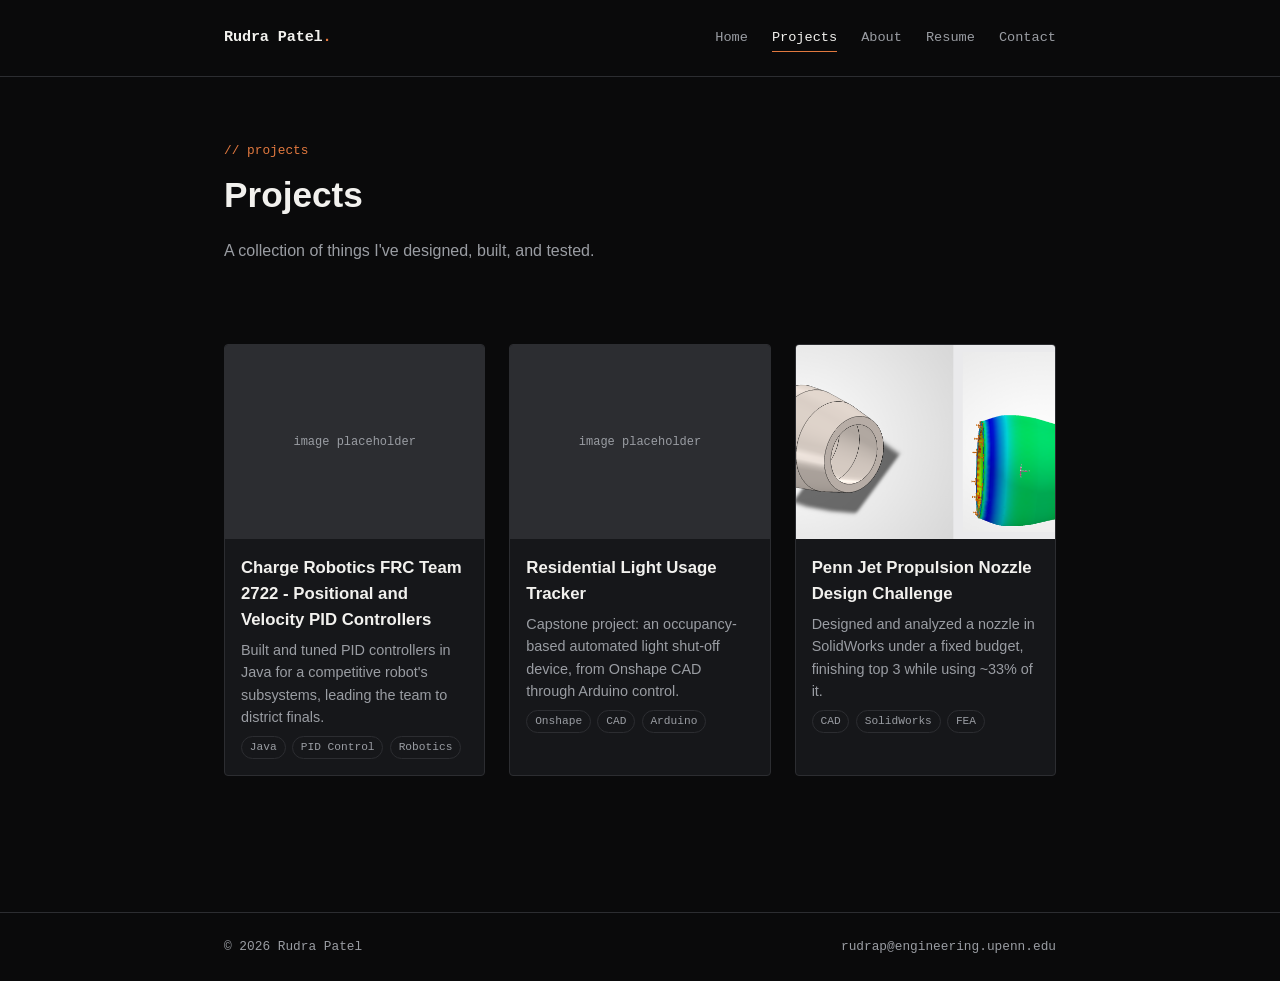
==== projects/index.html @ f5737315 "Build initial portfolio site with dark theme and real content Scaffold plain HTML/CSS/JS site: home," ====
<!DOCTYPE html>
<html lang="en">
<head>
  <meta charset="UTF-8" />
  <meta name="viewport" content="width=device-width, initial-scale=1.0" />
  <title>Projects - Rudra Patel</title>
  <link rel="stylesheet" href="../css/style.css" />
</head>
<body>
  <header class="site-header">
    <div class="container">
      <a class="site-title" href="../index.html">Rudra Patel<span class="dot">.</span></a>
      <nav class="site-nav">
        <a href="../index.html">Home</a>
        <a href="index.html">Projects</a>
        <a href="../about.html">About</a>
        <a href="../resume.html">Resume</a>
        <a href="../contact.html">Contact</a>
      </nav>
    </div>
  </header>

  <main>
    <div class="page-header container">
      <span class="label">// projects</span>
      <h1>Projects</h1>
      <p>A collection of things I've designed, built, and tested.</p>
    </div>

    <section>
      <div class="container">
        <!--
          Each project gets a card here linking to its own page.
          Duplicate project-template.html for a new project, then
          add a matching card below.
        -->
        <div class="project-grid">
          <a class="project-card" href="pid-controllers.html">
            <div class="thumb">image placeholder</div>
            <div class="card-body">
              <h3>Charge Robotics FRC Team 2722 - Positional and Velocity PID Controllers</h3>
              <p>
                Built and tuned PID controllers in Java for a competitive
                robot's subsystems, leading the team to district finals.
              </p>
              <ul class="tag-list">
                <li>Java</li>
                <li>PID Control</li>
                <li>Robotics</li>
              </ul>
            </div>
          </a>

          <a class="project-card" href="residential-light-usage-tracker.html">
            <div class="thumb">image placeholder</div>
            <div class="card-body">
              <h3>Residential Light Usage Tracker</h3>
              <p>
                Capstone project: an occupancy-based automated light shut-off
                device, from Onshape CAD through Arduino control.
              </p>
              <ul class="tag-list">
                <li>Onshape</li>
                <li>CAD</li>
                <li>Arduino</li>
              </ul>
            </div>
          </a>

          <a class="project-card" href="nozzle-design-challenge.html">
            <div class="thumb"><img src="../assets/images/nozzle-collage.png" alt="Nozzle CAD render next to its stress analysis" /></div>
            <div class="card-body">
              <h3>Penn Jet Propulsion Nozzle Design Challenge</h3>
              <p>
                Designed and analyzed a nozzle in SolidWorks under a fixed
                budget, finishing top 3 while using ~33% of it.
              </p>
              <ul class="tag-list">
                <li>CAD</li>
                <li>SolidWorks</li>
                <li>FEA</li>
              </ul>
            </div>
          </a>
        </div>
      </div>
    </section>
  </main>

  <footer class="site-footer">
    <div class="container">
      <span>&copy; 2026 Rudra Patel</span>
      <span>
        <a class="email-link" data-email="cnVkcmFwQGVuZ2luZWVyaW5nLnVwZW5uLmVkdQ==" href="#">Email</a>
      </span>
    </div>
  </footer>

  <script src="../js/main.js"></script>
</body>
</html>
---- css/style.css ----
/* ---------------------------------------------------------
   Design tokens
--------------------------------------------------------- */
:root {
  --color-bg: #0a0a0b;
  --color-surface: #16171a;
  --color-text: #f2f1ee;
  --color-muted: #9a9da3;
  --color-border: #2c2d31;
  --color-accent: #e2793f;

  --font-mono: ui-monospace, "SFMono-Regular", "JetBrains Mono", Menlo,
    Consolas, "Liberation Mono", monospace;
  --font-sans: -apple-system, BlinkMacSystemFont, "Segoe UI", Roboto,
    Helvetica, Arial, sans-serif;

  --space-1: 0.5rem;
  --space-2: 1rem;
  --space-3: 1.5rem;
  --space-4: 2.5rem;
  --space-5: 4rem;
  --space-6: 6rem;

  --max-width: 960px;
}

/* ---------------------------------------------------------
   Reset
--------------------------------------------------------- */
* {
  box-sizing: border-box;
}

html {
  -webkit-text-size-adjust: 100%;
}

body {
  margin: 0;
  background: var(--color-bg);
  color: var(--color-text);
  font-family: var(--font-sans);
  font-size: 16px;
  line-height: 1.55;
}

img {
  max-width: 100%;
  display: block;
}

a {
  color: inherit;
}

ul,
ol {
  padding-left: 1.2em;
}

/* ---------------------------------------------------------
   Layout
--------------------------------------------------------- */
.container {
  max-width: var(--max-width);
  margin: 0 auto;
  padding: 0 clamp(1.5rem, 6vw, 4rem);
}

/* ---------------------------------------------------------
   Header / nav
--------------------------------------------------------- */
.site-header {
  border-bottom: 1px solid var(--color-border);
  padding: var(--space-3) 0;
}

.site-header .container {
  display: flex;
  align-items: center;
  justify-content: space-between;
  gap: var(--space-2);
}

.site-title {
  font-family: var(--font-mono);
  font-size: 0.95rem;
  font-weight: 600;
  text-decoration: none;
  letter-spacing: -0.01em;
}

.site-title .dot {
  color: var(--color-accent);
}

.site-nav {
  display: flex;
  gap: var(--space-3);
  flex-wrap: wrap;
}

.site-nav a {
  font-family: var(--font-mono);
  font-size: 0.85rem;
  text-decoration: none;
  color: var(--color-muted);
  padding: 0.2em 0;
  border-bottom: 1px solid transparent;
}

.site-nav a:hover,
.site-nav a[aria-current="page"] {
  color: var(--color-text);
  border-bottom-color: var(--color-accent);
}

/* ---------------------------------------------------------
   Footer
--------------------------------------------------------- */
.site-footer {
  border-top: 1px solid var(--color-border);
  margin-top: var(--space-6);
  padding: var(--space-3) 0;
}

.site-footer .container {
  display: flex;
  flex-wrap: wrap;
  gap: var(--space-2) var(--space-3);
  justify-content: space-between;
  font-family: var(--font-mono);
  font-size: 0.8rem;
  color: var(--color-muted);
}

.site-footer a {
  text-decoration: none;
  color: var(--color-muted);
}

.site-footer a:hover {
  color: var(--color-text);
}

/* ---------------------------------------------------------
   Section label ("// 01 heading" motif)
--------------------------------------------------------- */
.label {
  display: block;
  font-family: var(--font-mono);
  font-size: 0.8rem;
  color: var(--color-accent);
  margin-bottom: var(--space-1);
}

/* ---------------------------------------------------------
   Hero
--------------------------------------------------------- */
.hero {
  padding: var(--space-6) 0 var(--space-5);
}

.hero h1 {
  font-size: clamp(1.8rem, 4vw, 2.6rem);
  line-height: 1.15;
  margin: 0 0 var(--space-2);
  max-width: 22ch;
}

.hero p {
  max-width: 55ch;
  color: var(--color-muted);
  font-size: 1.05rem;
}

/* ---------------------------------------------------------
   Generic page sections
--------------------------------------------------------- */
.page-header {
  padding-top: var(--space-5);
  padding-bottom: var(--space-3);
}

.page-header h1 {
  font-size: clamp(1.6rem, 3.5vw, 2.2rem);
  margin: 0 0 var(--space-1);
}

.page-header p {
  color: var(--color-muted);
  max-width: 60ch;
}

section {
  padding: var(--space-4) 0;
}

section + section {
  border-top: 1px solid var(--color-border);
}

h2 {
  font-size: 1.3rem;
  margin: 0 0 var(--space-2);
}

/* ---------------------------------------------------------
   Project grid / cards
--------------------------------------------------------- */
.project-grid {
  display: grid;
  grid-template-columns: repeat(auto-fill, minmax(260px, 1fr));
  gap: var(--space-3);
}

.project-card {
  display: block;
  text-decoration: none;
  color: inherit;
  border: 1px solid var(--color-border);
  background: var(--color-surface);
  border-radius: 4px;
  overflow: hidden;
  transition: border-color 0.15s ease, transform 0.15s ease;
}

.project-card:hover {
  border-color: var(--color-accent);
  transform: translateY(-2px);
}

.project-card .thumb {
  aspect-ratio: 4 / 3;
  background: var(--color-border);
  display: flex;
  align-items: center;
  justify-content: center;
  font-family: var(--font-mono);
  font-size: 0.75rem;
  color: var(--color-muted);
  overflow: hidden;
}

.project-card .thumb img {
  width: 100%;
  height: 100%;
  object-fit: cover;
}

.project-hero-image {
  display: block;
  width: 100%;
  border: 1px solid var(--color-border);
  border-radius: 4px;
  margin-top: var(--space-3);
}

.project-body-image {
  display: block;
  max-width: 420px;
  width: 100%;
  border: 1px solid var(--color-border);
  border-radius: 4px;
  margin-top: var(--space-2);
}

.image-caption {
  font-family: var(--font-mono);
  font-size: 0.75rem;
  color: var(--color-muted);
  margin-top: var(--space-1);
}

.project-card .card-body {
  padding: var(--space-2);
}

.project-card h3 {
  font-size: 1.05rem;
  margin: 0 0 0.35em;
}

.project-card p {
  margin: 0;
  font-size: 0.9rem;
  color: var(--color-muted);
}

.tag-list {
  list-style: none;
  padding: 0;
  margin: var(--space-1) 0 0;
  display: flex;
  flex-wrap: wrap;
  gap: 0.4em;
}

.tag-list li {
  font-family: var(--font-mono);
  font-size: 0.7rem;
  color: var(--color-muted);
  border: 1px solid var(--color-border);
  border-radius: 999px;
  padding: 0.15em 0.7em;
}

/* ---------------------------------------------------------
   Buttons / links
--------------------------------------------------------- */
.btn {
  display: inline-block;
  font-family: var(--font-mono);
  font-size: 0.85rem;
  text-decoration: none;
  color: var(--color-text);
  border: 1px solid var(--color-border);
  border-radius: 4px;
  padding: 0.6em 1.1em;
  margin-top: var(--space-2);
}

.btn:hover {
  border-color: var(--color-accent);
  color: var(--color-accent);
}

/* ---------------------------------------------------------
   Contact / list details
--------------------------------------------------------- */
.detail-list {
  list-style: none;
  padding: 0;
  margin: 0;
  display: grid;
  gap: var(--space-1);
  font-family: var(--font-mono);
  font-size: 0.95rem;
}

.detail-list dt {
  color: var(--color-muted);
  font-size: 0.8rem;
}

.icon-link {
  display: inline-flex;
  align-items: center;
  gap: 0.5em;
}

.icon-link .icon {
  width: 1em;
  height: 1em;
  flex-shrink: 0;
}

/* ---------------------------------------------------------
   Utility
--------------------------------------------------------- */
.muted {
  color: var(--color-muted);
}

.mono {
  font-family: var(--font-mono);
}
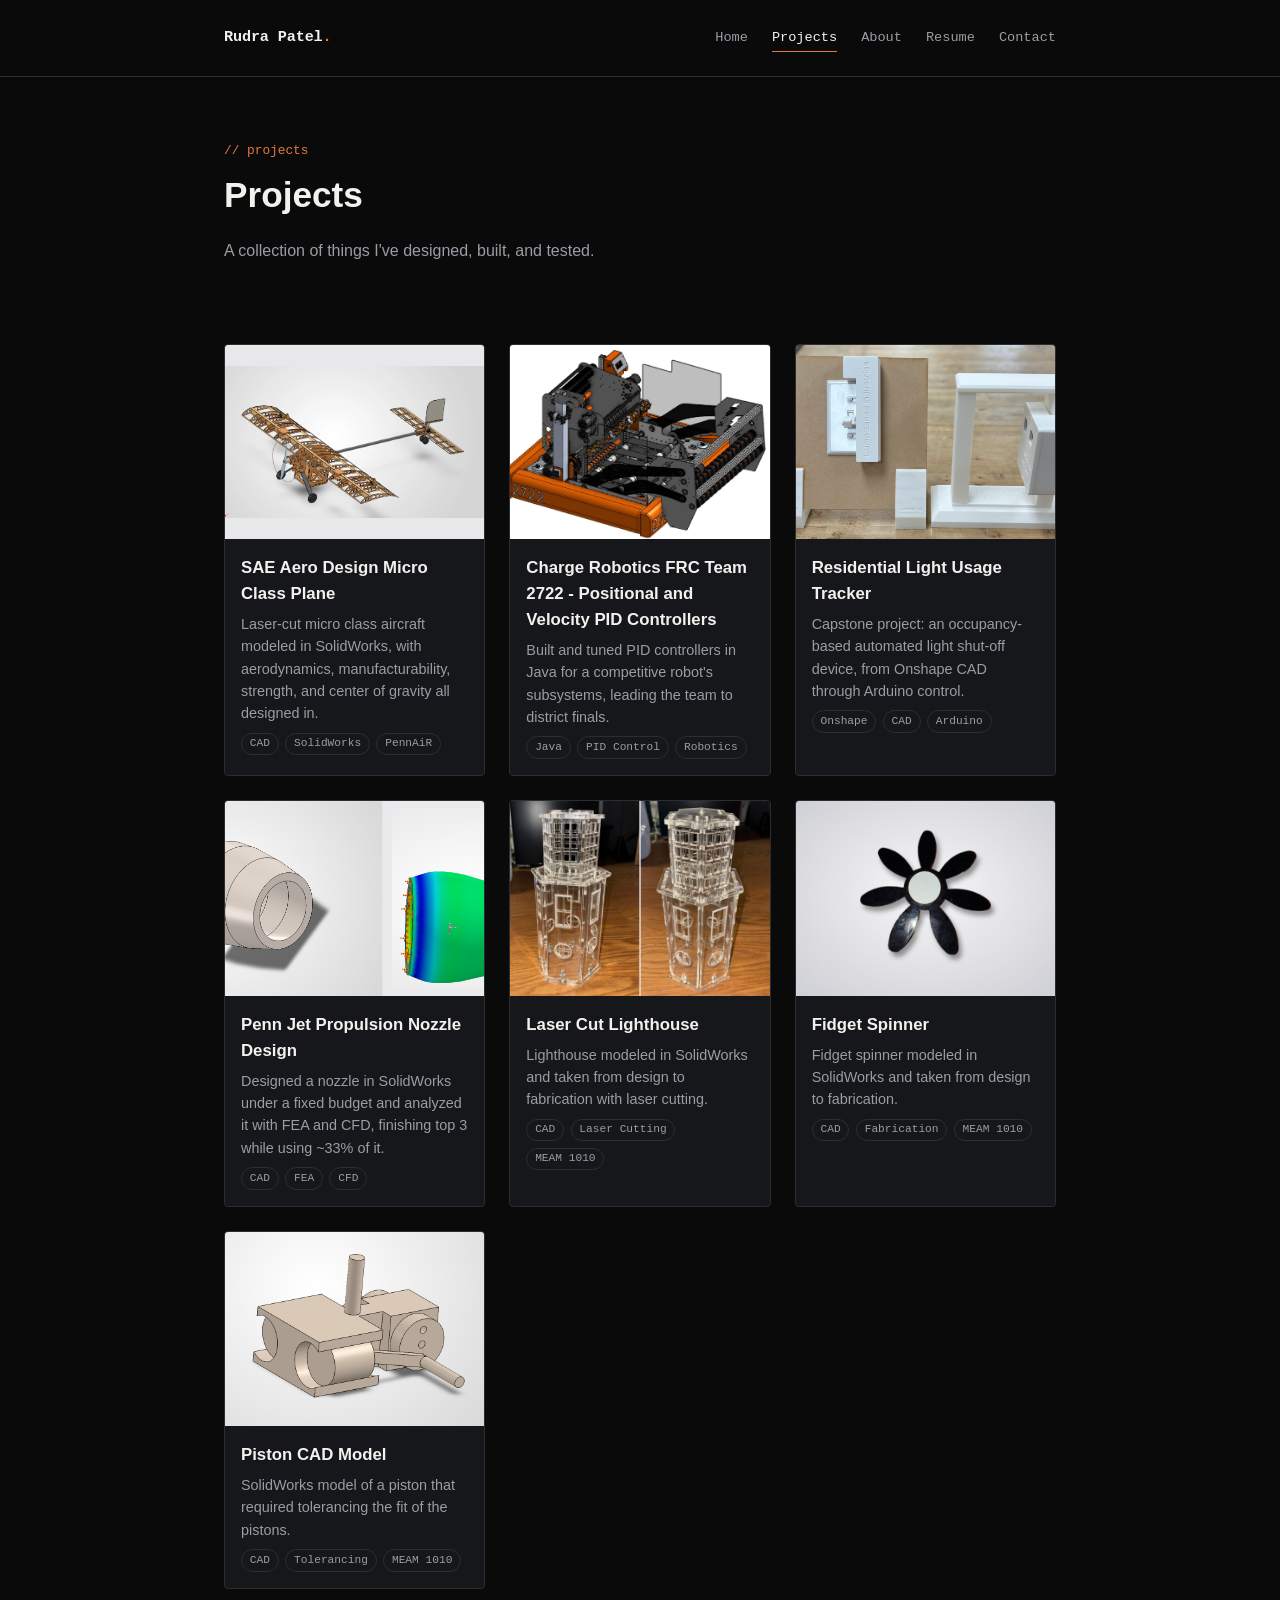
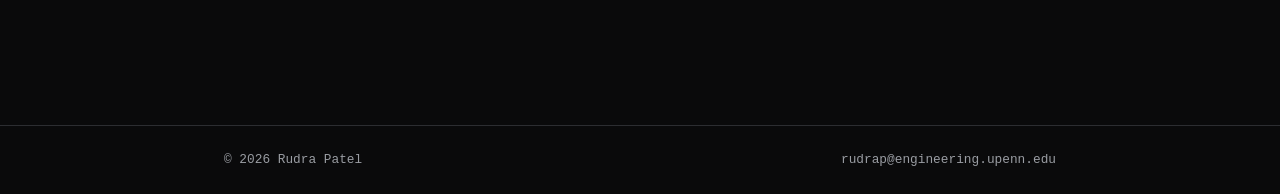
==== commit 57e25351: "Add projects, images, and updated resume to portfolio Add new project pages: SAE Aero Design Micro C" ====
--- a/projects/index.html
+++ b/projects/index.html
@@ -35,8 +35,25 @@
           add a matching card below.
         -->
         <div class="project-grid">
+          <a class="project-card" href="micro-class-plane.html">
+            <div class="thumb thumb-contain"><img src="../assets/images/micro-class-plane.webp" alt="CAD model of the micro class plane" /></div>
+            <div class="card-body">
+              <h3>SAE Aero Design Micro Class Plane</h3>
+              <p>
+                Laser-cut micro class aircraft modeled in SolidWorks, with
+                aerodynamics, manufacturability, strength, and center of
+                gravity all designed in.
+              </p>
+              <ul class="tag-list">
+                <li>CAD</li>
+                <li>SolidWorks</li>
+                <li>PennAiR</li>
+              </ul>
+            </div>
+          </a>
+
           <a class="project-card" href="pid-controllers.html">
-            <div class="thumb">image placeholder</div>
+            <div class="thumb"><img src="../assets/images/robot-2026-full.jpg" alt="CAD model of the 2026 Charge Robotics robot" /></div>
             <div class="card-body">
               <h3>Charge Robotics FRC Team 2722 - Positional and Velocity PID Controllers</h3>
               <p>
@@ -52,7 +69,7 @@
           </a>
 
           <a class="project-card" href="residential-light-usage-tracker.html">
-            <div class="thumb">image placeholder</div>
+            <div class="thumb"><img src="../assets/images/capstone-final-prototype.jpg" alt="The Halo shut-off device and door sensor prototype" /></div>
             <div class="card-body">
               <h3>Residential Light Usage Tracker</h3>
               <p>
@@ -70,15 +87,64 @@
           <a class="project-card" href="nozzle-design-challenge.html">
             <div class="thumb"><img src="../assets/images/nozzle-collage.png" alt="Nozzle CAD render next to its stress analysis" /></div>
             <div class="card-body">
-              <h3>Penn Jet Propulsion Nozzle Design Challenge</h3>
+              <h3>Penn Jet Propulsion Nozzle Design</h3>
               <p>
-                Designed and analyzed a nozzle in SolidWorks under a fixed
-                budget, finishing top 3 while using ~33% of it.
+                Designed a nozzle in SolidWorks under a fixed budget and
+                analyzed it with FEA and CFD, finishing top 3 while using
+                ~33% of it.
               </p>
               <ul class="tag-list">
                 <li>CAD</li>
-                <li>SolidWorks</li>
                 <li>FEA</li>
+                <li>CFD</li>
+              </ul>
+            </div>
+          </a>
+
+          <a class="project-card" href="laser-cut-lighthouse.html">
+            <div class="thumb"><img src="../assets/images/lighthouse-collage.jpg" alt="Two views of the laser cut lighthouse" /></div>
+            <div class="card-body">
+              <h3>Laser Cut Lighthouse</h3>
+              <p>
+                Lighthouse modeled in SolidWorks and taken from design to
+                fabrication with laser cutting.
+              </p>
+              <ul class="tag-list">
+                <li>CAD</li>
+                <li>Laser Cutting</li>
+                <li>MEAM 1010</li>
+              </ul>
+            </div>
+          </a>
+
+          <a class="project-card" href="fidget-spinner.html">
+            <div class="thumb"><img src="../assets/images/fidget-spinner.jpg" alt="The finished fidget spinner" /></div>
+            <div class="card-body">
+              <h3>Fidget Spinner</h3>
+              <p>
+                Fidget spinner modeled in SolidWorks and taken from design
+                to fabrication.
+              </p>
+              <ul class="tag-list">
+                <li>CAD</li>
+                <li>Fabrication</li>
+                <li>MEAM 1010</li>
+              </ul>
+            </div>
+          </a>
+
+          <a class="project-card" href="piston-cad-model.html">
+            <div class="thumb"><img src="../assets/images/piston-cad.png" alt="SolidWorks model of the piston assembly" /></div>
+            <div class="card-body">
+              <h3>Piston CAD Model</h3>
+              <p>
+                SolidWorks model of a piston that required tolerancing the
+                fit of the pistons.
+              </p>
+              <ul class="tag-list">
+                <li>CAD</li>
+                <li>Tolerancing</li>
+                <li>MEAM 1010</li>
               </ul>
             </div>
           </a>
--- a/css/style.css
+++ b/css/style.css
@@ -248,6 +248,39 @@
   object-fit: cover;
 }
 
+.figure-grid {
+  display: grid;
+  grid-template-columns: repeat(auto-fit, minmax(min(100%, 380px), 1fr));
+  gap: var(--space-3);
+  margin-top: var(--space-3);
+}
+
+.figure-grid figure {
+  margin: 0;
+}
+
+.figure-grid img {
+  display: block;
+  width: 100%;
+  height: auto;
+  border: 1px solid var(--color-border);
+  border-radius: 4px;
+}
+
+.figure-grid-uniform img {
+  aspect-ratio: 4 / 3;
+  object-fit: contain;
+  background: #fff;
+}
+
+.project-card .thumb-contain {
+  background: #e8e8ea;
+}
+
+.project-card .thumb-contain img {
+  object-fit: contain;
+}
+
 .project-hero-image {
   display: block;
   width: 100%;
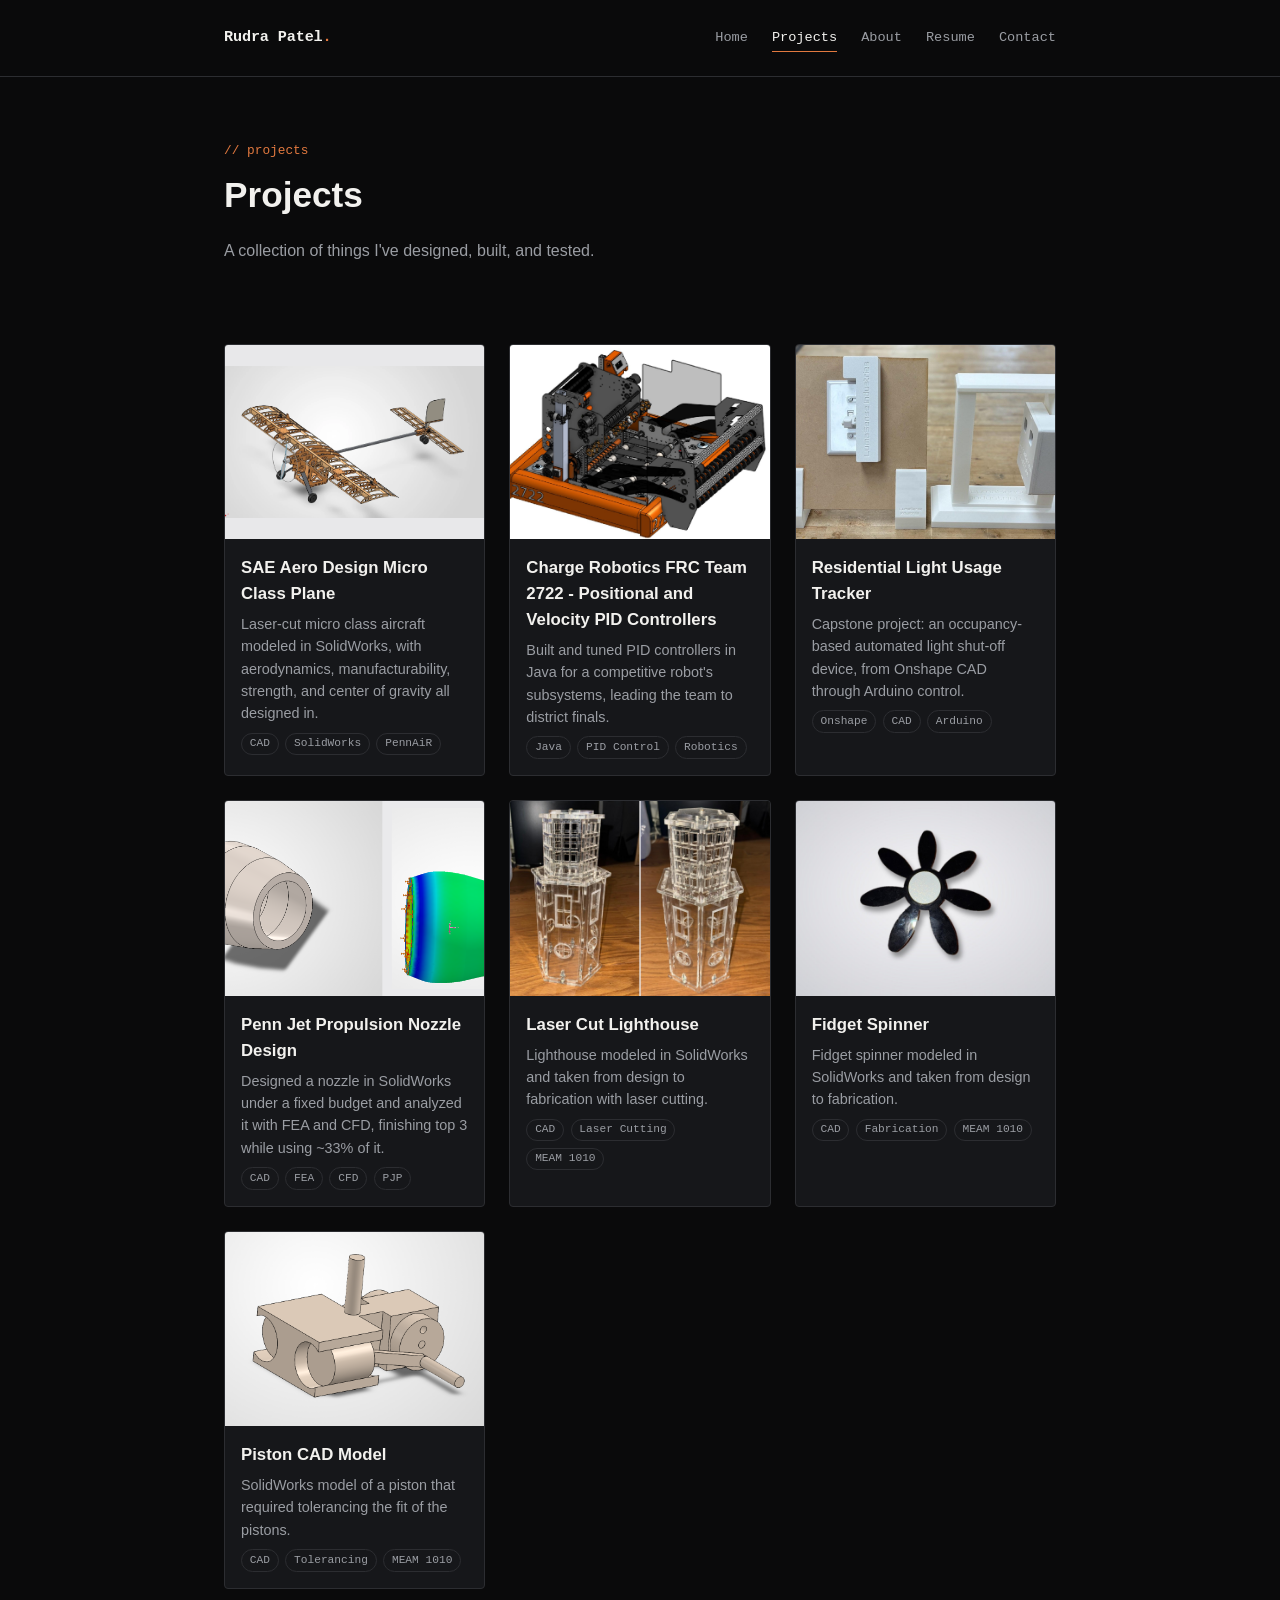
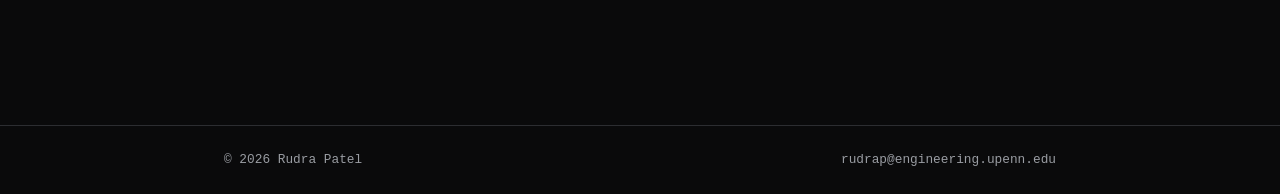
==== commit 14fb8c62: "Add PJP tag to nozzle project and reword robotics subsystems text Co-Authored-By: Claude Sonnet 5.5 " ====
--- a/projects/index.html
+++ b/projects/index.html
@@ -97,6 +97,7 @@
                 <li>CAD</li>
                 <li>FEA</li>
                 <li>CFD</li>
+                <li>PJP</li>
               </ul>
             </div>
           </a>
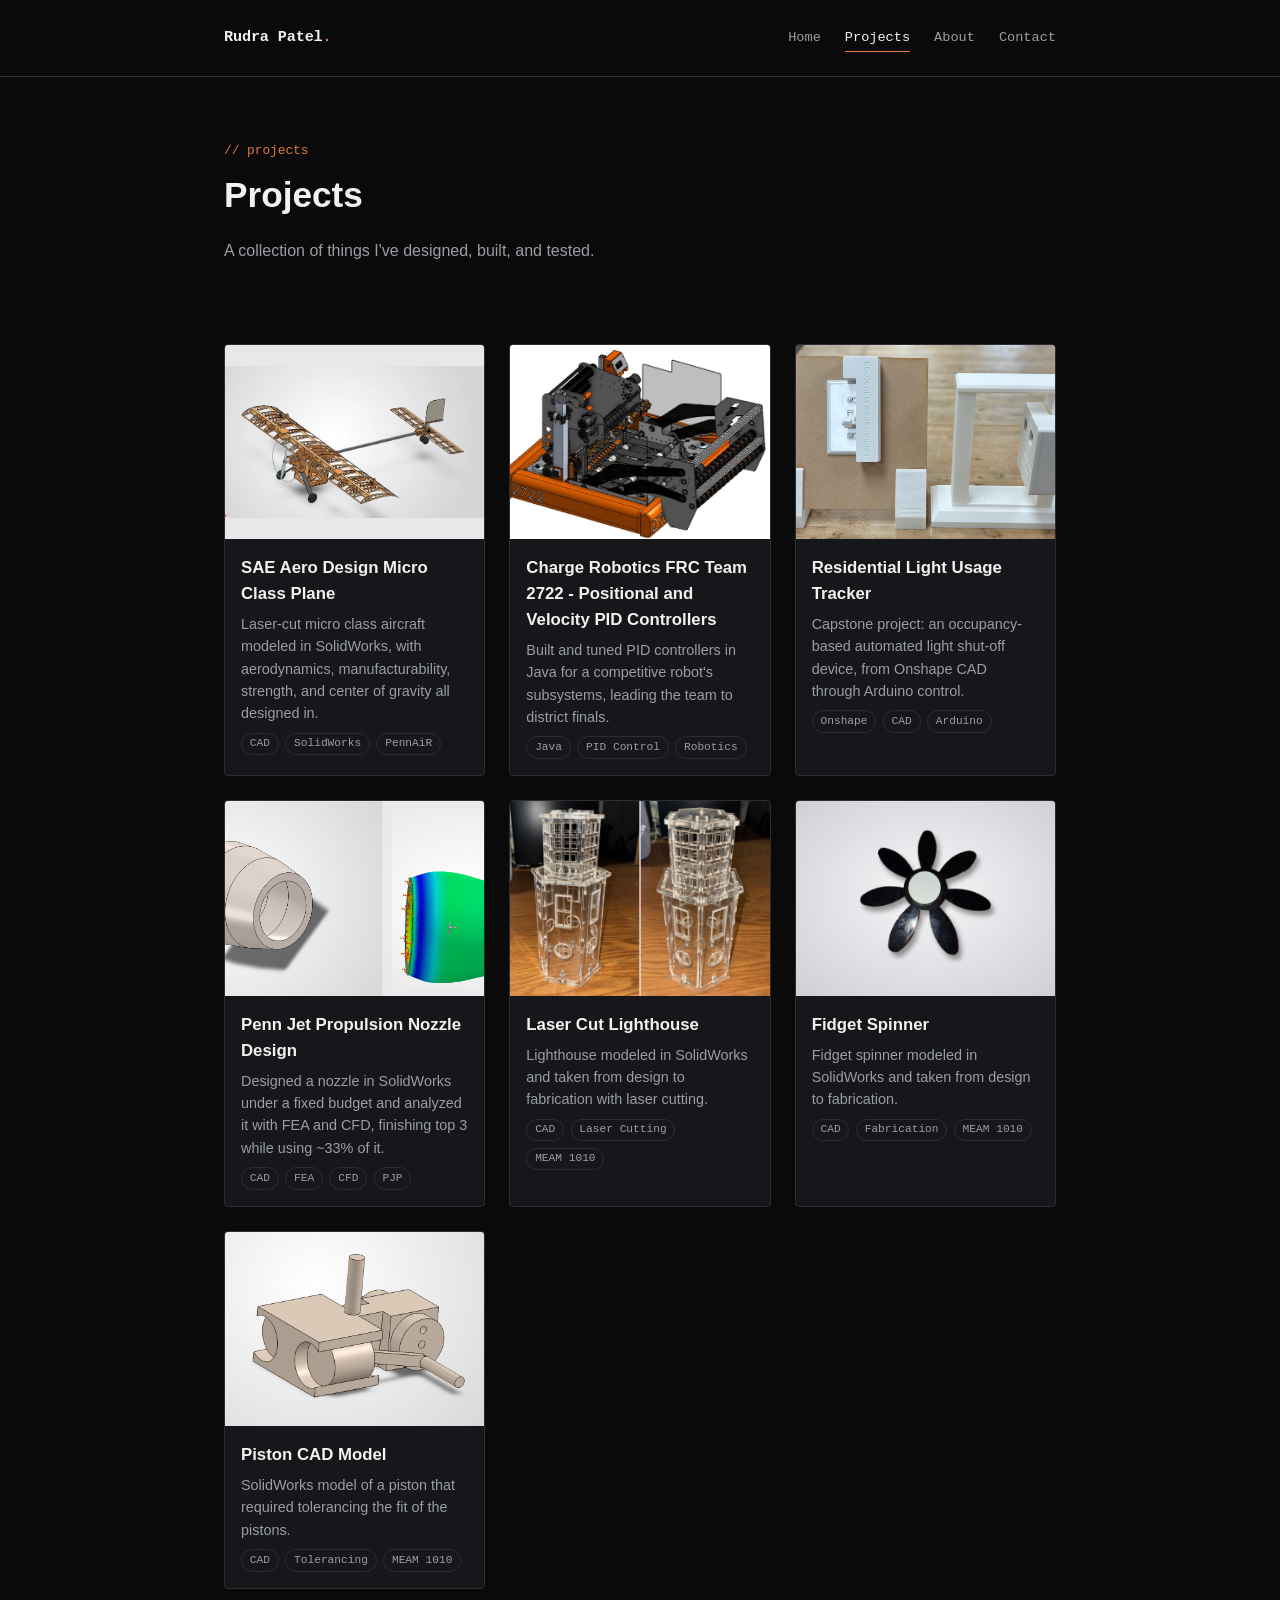
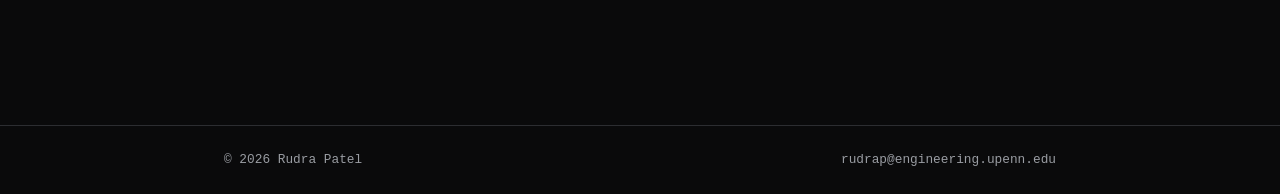
==== commit 748e28c6: "Merge Resume page into About and add personal email to Contact - About now includes Education and th" ====
--- a/projects/index.html
+++ b/projects/index.html
@@ -14,7 +14,6 @@
         <a href="../index.html">Home</a>
         <a href="index.html">Projects</a>
         <a href="../about.html">About</a>
-        <a href="../resume.html">Resume</a>
         <a href="../contact.html">Contact</a>
       </nav>
     </div>
--- a/css/style.css
+++ b/css/style.css
@@ -196,6 +196,10 @@
   padding: var(--space-4) 0;
 }
 
+section.section-tight {
+  padding-top: var(--space-1);
+}
+
 section + section {
   border-top: 1px solid var(--color-border);
 }
